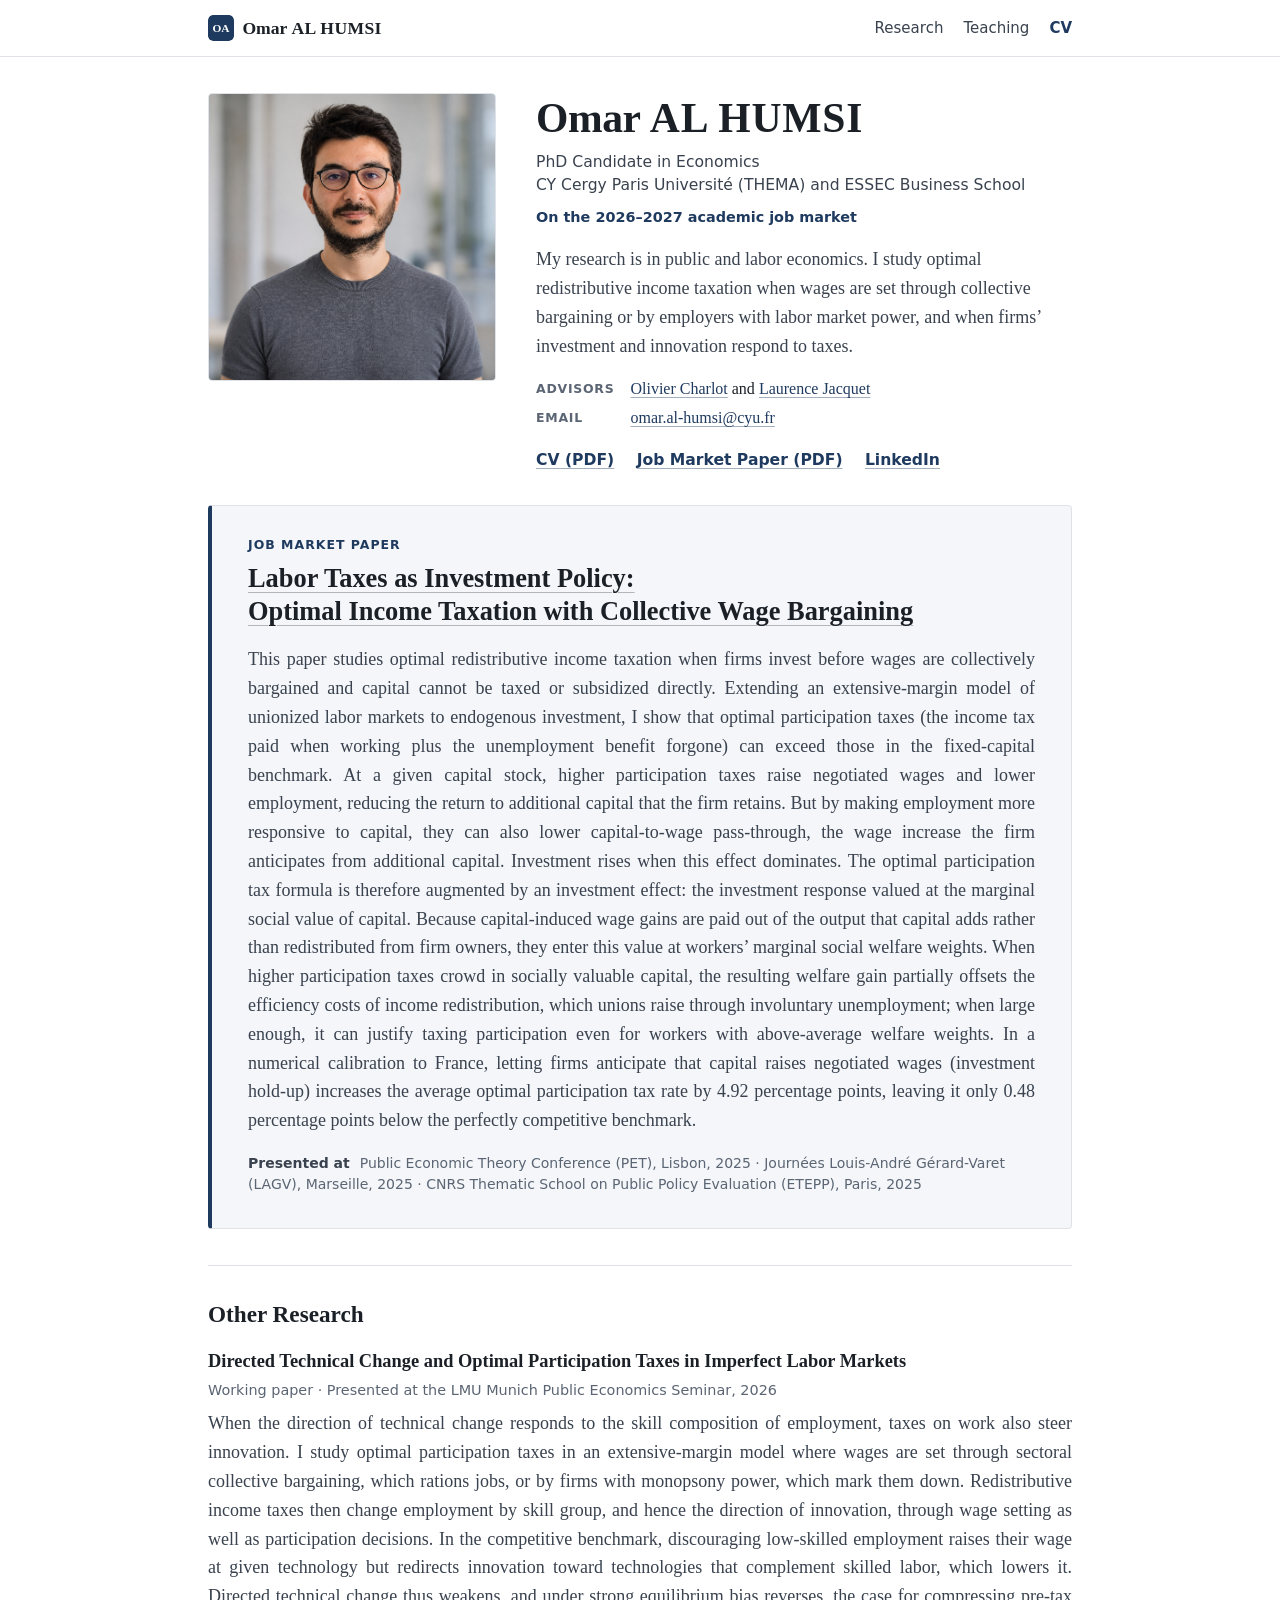
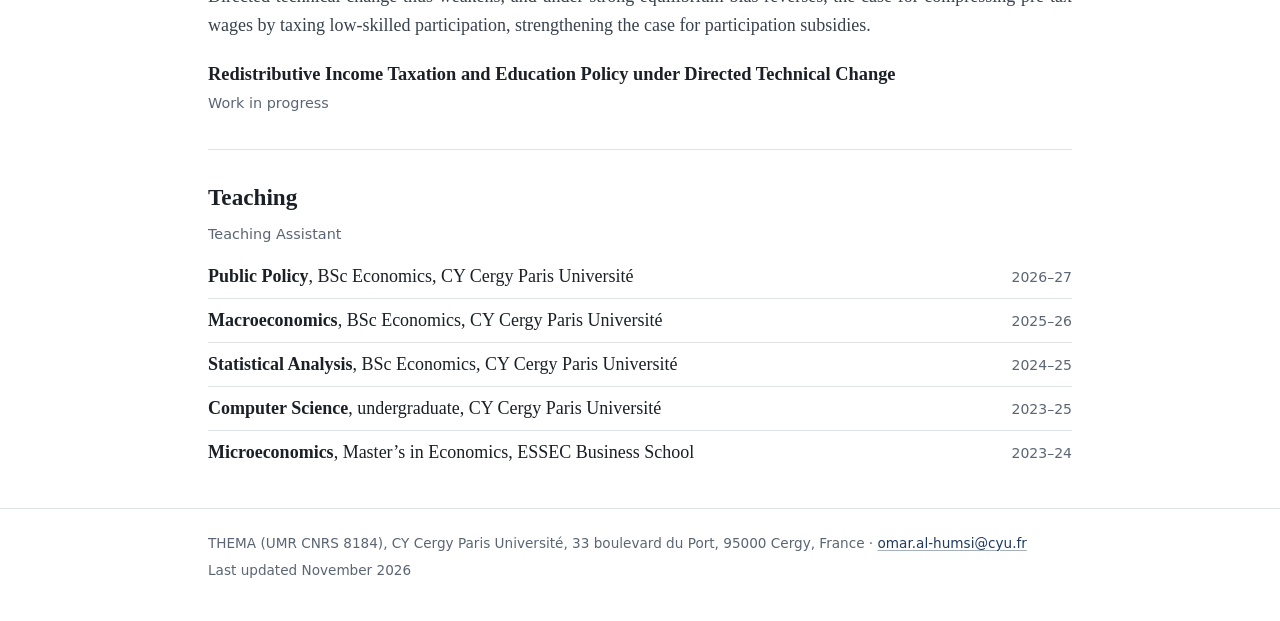
==== index.html @ 273e52be "Show the surname in capitals (Omar AL HUMSI) in the header and name heading The HTML keeps "Al Humsi" ====
<!DOCTYPE html>
<html lang="en">
<head>
  <meta charset="utf-8">
  <meta name="viewport" content="width=device-width, initial-scale=1">
  <title>Omar Al Humsi | PhD Candidate in Economics</title>
  <meta name="description" content="Omar Al Humsi is a PhD candidate in Economics at CY Cergy Paris Université (THEMA) and ESSEC Business School, working in public and labor economics. On the 2026–2027 academic job market.">
  <meta name="author" content="Omar Al Humsi">
  <meta name="color-scheme" content="light dark">
  <link rel="canonical" href="https://omar-al-humsi.github.io/">
  <link rel="icon" href="assets/img/favicon.svg" type="image/svg+xml">
  <link rel="stylesheet" href="assets/css/style.css">

  <!-- Link previews (email, Slack, LinkedIn, X) -->
  <meta property="og:type" content="profile">
  <meta property="og:title" content="Omar Al Humsi | PhD Candidate in Economics">
  <meta property="og:description" content="Public and labor economics. On the 2026–2027 academic job market.">
  <meta property="og:url" content="https://omar-al-humsi.github.io/">
  <meta property="og:image" content="https://omar-al-humsi.github.io/assets/img/headshot.jpg">
  <meta property="profile:first_name" content="Omar">
  <meta property="profile:last_name" content="Al Humsi">
  <meta name="twitter:card" content="summary">
</head>

<body>
<a class="skip-link" href="#main">Skip to content</a>

<header class="site-header" id="top">
  <div class="container site-header__inner">
    <a class="site-name" href="#top"><img class="site-name__icon" src="assets/img/favicon.svg" width="28" height="28" alt=""><span>Omar <span class="surname">Al Humsi</span></span></a>
    <nav class="site-nav" aria-label="Primary">
      <ul>
        <li><a href="#research">Research</a></li>
        <li><a href="#teaching">Teaching</a></li>
        <li><a class="site-nav__cv" href="files/AlHumsi_CV.pdf" type="application/pdf">CV</a></li>
      </ul>
    </nav>
  </div>
</header>

<main id="main" tabindex="-1">

  <!-- ============================================================
       1. IDENTITY: who, where, fields, committee, how to reach you
       ============================================================ -->
  <section class="container intro" aria-labelledby="name">
    <img class="intro__photo" src="assets/img/headshot.jpg" width="1254" height="1254"
         alt="Portrait of Omar Al Humsi">

    <div class="intro__head">
      <h1 id="name">Omar <span class="surname">Al Humsi</span></h1>
      <p class="intro__role">
        PhD Candidate in Economics<br>
        CY Cergy Paris Université (THEMA) and ESSEC Business School
      </p>
      <p class="intro__status">On the 2026–2027 academic job market</p>
    </div>

    <div class="intro__body">
      <p class="intro__bio">
        My research is in public and labor economics. I study optimal redistributive income
        taxation when wages are set through collective bargaining or by employers with labor
        market power, and when firms’ investment and innovation respond to taxes.
      </p>

      <dl class="facts">
        <!-- Fields are stated in the bio's first sentence. To list them here instead, restore:
        <dt>Fields</dt>
        <dd>Public Economics, Labor Economics</dd>
        -->
        <dt>Advisors</dt>
        <dd><a href="https://sites.google.com/site/ocharlot1/">Olivier Charlot</a> and
          <a href="https://sites.google.com/site/econlaurencejacquet/laurence-jacquet">Laurence Jacquet</a></dd>
        <!-- When all letter writers are confirmed, replace the "Advisors" row with:
        <dt>References</dt>
        <dd><a href="https://sites.google.com/site/ocharlot1/">Olivier Charlot</a> (advisor) · <a href="https://sites.google.com/site/econlaurencejacquet/laurence-jacquet">Laurence Jacquet</a> (advisor) · Name (Institution)</dd>
        -->
        <dt>Email</dt>
        <dd><a href="mailto:omar.al-humsi@cyu.fr">omar.al-humsi@cyu.fr</a></dd>
      </dl>

      <p class="quick-links">
        <a href="files/AlHumsi_CV.pdf" type="application/pdf">CV (PDF)</a>
        <a href="files/AlHumsi_JMP.pdf" type="application/pdf">Job Market Paper (PDF)</a>
        <a href="https://www.linkedin.com/in/omar-al-humsi-ab4485139/">LinkedIn</a>
      </p>
    </div>
  </section>

  <!-- ============================================================
       2. JOB MARKET PAPER
       ============================================================ -->
  <section class="container jmp" id="research" aria-labelledby="jmp-label">
    <div class="jmp__panel">
      <h2 class="label" id="jmp-label">Job Market Paper</h2>
      <h3 class="jmp__title">
        <a href="files/AlHumsi_JMP.pdf" type="application/pdf">Labor Taxes as Investment Policy:<br>
          Optimal Income Taxation with Collective Wage Bargaining</a>
      </h3>

      <div class="abstract">
        <p>
          This paper studies optimal redistributive income taxation when firms invest before wages
          are collectively bargained and capital cannot be taxed or subsidized directly. Extending
          an extensive-margin model of unionized labor markets to endogenous investment, I show
          that optimal participation taxes (the income tax paid when working plus the unemployment
          benefit forgone) can exceed those in the fixed-capital benchmark. At a given capital
          stock, higher participation taxes raise negotiated wages and lower employment, reducing
          the return to additional capital that the firm retains. But by making employment more
          responsive to capital, they can also lower capital-to-wage pass-through, the wage
          increase the firm anticipates from additional capital. Investment rises when this effect
          dominates. The optimal participation tax formula is therefore augmented by an investment
          effect: the investment response valued at the marginal social value of capital. Because
          capital-induced wage gains are paid out of the output that capital adds rather than
          redistributed from firm owners, they enter this value at workers&rsquo; marginal social
          welfare weights. When higher participation taxes crowd in socially valuable capital, the
          resulting welfare gain partially offsets the efficiency costs of income redistribution,
          which unions raise through involuntary unemployment; when large enough, it can justify
          taxing participation even for workers with above-average welfare weights. In a
          numerical calibration to France, letting firms anticipate that capital raises negotiated wages
          (investment hold-up) increases the average optimal participation tax rate by 4.92
          percentage points, leaving it only 0.48 percentage points below the perfectly
          competitive benchmark.
        </p>
      </div>

      <p class="presented">
        <span class="presented__label">Presented at</span>
        Public Economic Theory Conference (PET), Lisbon, 2025 ·
        Journées Louis-André Gérard-Varet (LAGV), Marseille, 2025 ·
        CNRS Thematic School on Public Policy Evaluation (ETEPP), Paris, 2025
      </p>
    </div>
  </section>

  <!-- ============================================================
       3. OTHER RESEARCH
       ============================================================ -->
  <section class="container section" id="papers" aria-labelledby="papers-title">
    <h2 class="section__title" id="papers-title">Other Research</h2>

    <article class="paper">
      <h3 class="paper__title">Directed Technical Change and Optimal Participation Taxes in Imperfect Labor Markets</h3>
      <p class="meta">Working paper · Presented at the LMU Munich Public Economics Seminar, 2026</p>
      <!-- When the draft is public: add <a href="files/AlHumsi_DTC.pdf">PDF</a> to the line above.
           Abstract revised Nov 20 2026 (same text as the CV). Results are stated for the competitive
           benchmark only; add one sentence on the bargaining/monopsony results once derived. -->
      <p class="paper__summary">
        When the direction of technical change responds to the skill composition of employment,
        taxes on work also steer innovation. I study optimal participation taxes in an
        extensive-margin model where wages are set through sectoral collective bargaining, which
        rations jobs, or by firms with monopsony power, which mark them down. Redistributive income
        taxes then change employment by skill group, and hence the direction of innovation, through
        wage setting as well as participation decisions. In the competitive benchmark, discouraging low-skilled
        employment raises their wage at given technology but redirects innovation toward
        technologies that complement skilled labor, which lowers it. Directed technical change
        thus weakens, and under strong equilibrium bias reverses, the case for compressing pre-tax
        wages by taxing low-skilled participation, strengthening the case for participation subsidies.
      </p>
    </article>

    <article class="paper">
      <h3 class="paper__title">Redistributive Income Taxation and Education Policy under Directed Technical Change</h3>
      <p class="meta">Work in progress</p>
      <!-- Add a one-sentence description here (<p class="paper__summary">…</p>) once the model is set up. -->
    </article>
  </section>

  <!-- ============================================================
       4. TEACHING (compact; full details are in the CV)
       ============================================================ -->
  <section class="container section" id="teaching" aria-labelledby="teaching-title">
    <h2 class="section__title" id="teaching-title">Teaching</h2>
    <p class="section__note">Teaching Assistant</p>
    <ul class="teach-list">
      <li><span><strong>Public Policy</strong>, BSc Economics, CY Cergy Paris Université</span><span class="when">2026–27</span></li>
      <li><span><strong>Macroeconomics</strong>, BSc Economics, CY Cergy Paris Université</span><span class="when">2025–26</span></li>
      <li><span><strong>Statistical Analysis</strong>, BSc Economics, CY Cergy Paris Université</span><span class="when">2024–25</span></li>
      <li><span><strong>Computer Science</strong>, undergraduate, CY Cergy Paris Université</span><span class="when">2023–25</span></li>
      <li><span><strong>Microeconomics</strong>, Master’s in Economics, ESSEC Business School</span><span class="when">2023–24</span></li>
    </ul>
  </section>

</main>

<footer class="site-footer">
  <div class="container site-footer__inner">
    <address>
      THEMA (UMR CNRS 8184), CY Cergy Paris Université, 33 boulevard du Port, 95000 Cergy, France ·
      <a href="mailto:omar.al-humsi@cyu.fr">omar.al-humsi@cyu.fr</a>
    </address>
    <p>Last updated November 2026</p>
  </div>
</footer>

</body>
</html>
---- assets/css/style.css ----
/* ==========================================================================
   Omar Al Humsi: academic website
   Plain HTML and CSS: no JavaScript, no web fonts, no frameworks.
   To restyle the site, edit the tokens in :root only.
   ========================================================================== */

/* ---------- 1. Design tokens ---------- */
:root {
  --bg: #ffffff;
  --bg-soft: #f4f6f9;
  --text: #1b2027;
  --text-soft: #39424e;
  --muted: #5b6573;
  --rule: #dfe3e8;
  --accent: #1f3a5f;          /* navy, same as the JMP slides */
  --accent-strong: #142a47;
  --on-accent: #ffffff;

  /* System fonts only: fast, private (no third-party requests), stable. */
  --font-text: Charter, "Bitstream Charter", "Sitka Text", Cambria, Georgia, serif;
  --font-ui: system-ui, -apple-system, "Segoe UI", Roboto, "Helvetica Neue", Arial, "Noto Sans", sans-serif;

  --container: 54rem;
  --gutter: 1.25rem;
  --radius: 4px;
}

@media (prefers-color-scheme: dark) {
  :root {
    --bg: #111418;
    --bg-soft: #181d23;
    --text: #e6e9ed;
    --text-soft: #c7ced6;
    --muted: #9ba6b2;
    --rule: #2b323b;
    --accent: #a8c7ef;
    --accent-strong: #cfe0f7;
    --on-accent: #0f1a2a;
  }
}

/* ---------- 2. Base ---------- */
*,
*::before,
*::after { box-sizing: border-box; }

html {
  -webkit-text-size-adjust: 100%;
  text-size-adjust: 100%;
}

body {
  margin: 0;
  background: var(--bg);
  color: var(--text);
  font-family: var(--font-text);
  font-size: 1.0625rem;          /* 17px on phones */
  line-height: 1.6;
}

@media (min-width: 48rem) {
  body { font-size: 1.125rem; }  /* 18px from tablets up */
}

img {
  display: block;
  max-width: 100%;
  height: auto;
}

h1, h2, h3, h4 {
  margin: 0;
  font-weight: 700;
  line-height: 1.25;
  text-wrap: balance;
}

p, ul, dl, address { margin: 0; }

a {
  color: var(--accent);
  text-decoration-line: underline;
  text-decoration-thickness: 1px;
  text-underline-offset: 0.18em;
  text-decoration-color: color-mix(in srgb, currentColor 40%, transparent);
}

a:hover {
  color: var(--accent-strong);
  text-decoration-color: currentColor;
}

:focus-visible {
  outline: 2px solid var(--accent);
  outline-offset: 2px;
  border-radius: 2px;
}

main:focus { outline: none; }

[id] { scroll-margin-top: 4.75rem; }

.container {
  width: min(100% - 2 * var(--gutter), var(--container));
  margin-inline: auto;
}

@media (min-width: 48rem) {
  :root { --gutter: 2rem; }
}

.skip-link {
  position: absolute;
  left: 0.75rem;
  top: -4rem;
  z-index: 20;
  padding: 0.5rem 0.85rem;
  background: var(--accent);
  color: var(--on-accent);
  font-family: var(--font-ui);
  font-size: 0.9rem;
  border-radius: var(--radius);
  text-decoration: none;
}

.skip-link:focus { top: 0.75rem; }

/* ---------- 3. Header and navigation ---------- */
.site-header {
  background: var(--bg);
  border-bottom: 1px solid var(--rule);
}

@media (min-width: 48rem) {
  .site-header {
    position: sticky;
    top: 0;
    z-index: 10;
  }
}

.site-header__inner {
  display: flex;
  flex-wrap: wrap;
  align-items: center;
  justify-content: space-between;
  gap: 0.35rem 1.5rem;
  padding-block: 0.8rem;
}

.site-name {
  display: inline-flex;
  align-items: center;
  gap: 0.55rem;
  color: var(--text);
  font-size: 1.1rem;
  font-weight: 700;
  text-decoration: none;
}

.site-name:hover { color: var(--accent); }

.site-name__icon {
  width: 1.6rem;
  height: 1.6rem;
  border-radius: 5px;
}

.site-nav ul {
  display: flex;
  flex-wrap: wrap;
  gap: 0.25rem 1rem;
  padding: 0;
  list-style: none;
  font-family: var(--font-ui);
  font-size: 0.9375rem;
}

@media (min-width: 48rem) {
  .site-nav ul { column-gap: 1.25rem; }
}

.site-nav a {
  display: inline-block;
  padding-block: 0.2rem;
  color: var(--text-soft);
  text-decoration: none;
}

.site-nav a:hover {
  color: var(--accent);
  text-decoration: underline;
}

.site-nav .site-nav__cv {
  color: var(--accent);
  font-weight: 600;
}

/* ---------- 4. Identity block ---------- */
.intro {
  display: grid;
  grid-template-columns: minmax(0, 1fr);
  gap: 1.25rem;
  align-items: start;
  padding-block: 1.75rem 2rem;
}

.intro__photo {
  grid-column: 1;
  grid-row: 1;
  width: min(100%, 16rem);
  aspect-ratio: 1 / 1;
  object-fit: cover;
  border: 1px solid var(--rule);
  border-radius: var(--radius);
  background: var(--bg-soft);
}

.intro__head {
  grid-column: 1;
  grid-row: 2;
}

.intro__body {
  grid-column: 1;
  grid-row: 3;
}

@media (min-width: 40rem) {
  .intro {
    grid-template-columns: clamp(14rem, 30vw, 18rem) minmax(0, 1fr);
    column-gap: 2.5rem;
    row-gap: 1rem;
    padding-block: 2.25rem 2rem;
  }

  .intro__photo {
    width: 100%;
    grid-row: 1 / span 2;
  }

  .intro__head {
    grid-column: 2;
    grid-row: 1;
  }

  .intro__body {
    grid-column: 2;
    grid-row: 2;
  }
}

.intro h1 {
  font-size: clamp(1.6rem, 1.1rem + 2.4vw, 2.6rem);
  letter-spacing: -0.01em;
}

/* Surname shown in capitals ("AL HUMSI"), as on the JMP title page. The HTML
   keeps "Al Humsi" so screen readers say the name instead of spelling it. */
.surname {
  text-transform: uppercase;
  letter-spacing: 0.02em;
}

.intro__role {
  margin-top: 0.4rem;
  color: var(--text-soft);
  font-family: var(--font-ui);
  font-size: 0.975rem;
  line-height: 1.45;
}

.intro__status {
  margin-top: 0.6rem;
  color: var(--accent);
  font-family: var(--font-ui);
  font-size: 0.9rem;
  font-weight: 600;
}

.intro__bio {
  max-width: 62ch;
  color: var(--text-soft);
}

.facts {
  display: grid;
  grid-template-columns: max-content minmax(0, 1fr);
  gap: 0.2rem 1rem;
  margin-top: 1rem;
  font-size: 1rem;
}

.facts dt {
  padding-top: 0.15rem;
  color: var(--muted);
  font-family: var(--font-ui);
  font-size: 0.78rem;
  font-weight: 600;
  letter-spacing: 0.06em;
  text-transform: uppercase;
}

.facts dd {
  margin: 0;
  overflow-wrap: anywhere;
}

.actions,
.paper-links {
  display: flex;
  flex-wrap: wrap;
  gap: 0.6rem;
}

.actions { margin-top: 1.25rem; }

@media (max-width: 39.99rem) {
  .actions .btn {
    flex: 1 1 13rem;
    text-align: center;
  }
}
.paper-links { margin-top: 1rem; }

.quick-links {
  display: flex;
  flex-wrap: wrap;
  gap: 0.35rem 1.4rem;
  margin-top: 1.1rem;
  font-family: var(--font-ui);
  font-size: 0.975rem;
  font-weight: 600;
}

/* ---------- 5. Buttons ---------- */
.btn {
  display: inline-block;
  padding: 0.6rem 1rem;
  border: 1px solid var(--accent);
  border-radius: var(--radius);
  font-family: var(--font-ui);
  font-size: 0.9375rem;
  font-weight: 600;
  line-height: 1.2;
  text-decoration: none;
}

.btn--primary {
  background: var(--accent);
  color: var(--on-accent);
}

.btn--primary:hover {
  background: var(--accent-strong);
  border-color: var(--accent-strong);
  color: var(--on-accent);
}

.btn--secondary {
  background: transparent;
  color: var(--accent);
}

.btn--secondary:hover { background: var(--bg-soft); }

.btn--small {
  padding: 0.4rem 0.8rem;
  font-size: 0.875rem;
}

/* ---------- 6. Job market paper ---------- */
.jmp { padding-bottom: 2.25rem; }

.jmp__panel {
  padding: 1.4rem 1.25rem 1.5rem;
  background: var(--bg-soft);
  border: 1px solid var(--rule);
  border-left: 4px solid var(--accent);
  border-radius: var(--radius);
}

@media (min-width: 40rem) {
  .jmp__panel { padding: 1.9rem 2.25rem 2rem; }
}

.label {
  margin-bottom: 0.6rem;
  color: var(--accent);
  font-family: var(--font-ui);
  font-size: 0.78rem;
  font-weight: 700;
  letter-spacing: 0.08em;
  text-transform: uppercase;
}

.jmp__title {
  font-size: clamp(1.3rem, 1.1rem + 1vw, 1.65rem);
  line-height: 1.25;
}

.jmp__title a {
  color: var(--text);
  text-decoration-line: underline;
  text-decoration-thickness: 1px;
  text-decoration-color: color-mix(in srgb, currentColor 30%, transparent);
  text-underline-offset: 0.2em;
}

.jmp__title a:hover {
  color: var(--accent);
  text-decoration: underline;
  text-decoration-thickness: 1px;
}

.meta {
  margin-top: 0.4rem;
  color: var(--muted);
  font-family: var(--font-ui);
  font-size: 0.9rem;
  line-height: 1.5;
}

.abstract {
  max-width: 68ch;
  margin-top: 1.1rem;
  color: var(--text-soft);
}

/* Tablets and laptops: the abstract fills the panel and is justified, so its
   right edge lines up with the "Presented at" line. Phones keep left-aligned
   text, because a ~38-character line leaves wide gaps when justified. */
@media (min-width: 40rem) {
  .abstract {
    max-width: none;
    text-align: justify;
    -webkit-hyphens: auto;   /* hyphenation uses <html lang="en"> */
    hyphens: auto;
    hyphenate-limit-chars: 6 3 3;
  }
}

.abstract p + p { margin-top: 0.75rem; }

.presented {
  margin-top: 1.1rem;
  color: var(--muted);
  font-family: var(--font-ui);
  font-size: 0.875rem;
  line-height: 1.55;
}

.presented__label {
  margin-right: 0.35rem;
  color: var(--text-soft);
  font-weight: 600;
}

/* ---------- 7. Sections ---------- */
.section {
  padding-block: 2.1rem;
  border-top: 1px solid var(--rule);
}

.section__title {
  margin-bottom: 1.25rem;
  font-size: 1.45rem;
}

.section__note {
  margin: -0.6rem 0 1rem;
  color: var(--muted);
  font-family: var(--font-ui);
  font-size: 0.9rem;
}

.subhead {
  margin: 2rem 0 0.8rem;
  color: var(--muted);
  font-family: var(--font-ui);
  font-size: 0.78rem;
  font-weight: 700;
  letter-spacing: 0.08em;
  text-transform: uppercase;
}

.section__title + .subhead { margin-top: 0; }

.section--plain { border-top: 0; }

.paper + .paper { margin-top: 1.4rem; }

.paper__title {
  font-size: 1.15rem;
  line-height: 1.35;
}

.paper__summary {
  max-width: 68ch;
  margin-top: 0.5rem;
  color: var(--text-soft);
}

/* Tablets and laptops: paper summaries are justified and fill the column, like
   the JMP abstract (at 68ch, justified lines leave wide word gaps). Phones keep
   left-aligned text. */
@media (min-width: 40rem) {
  .paper__summary {
    max-width: none;
    text-align: justify;
    -webkit-hyphens: auto;   /* hyphenation uses <html lang="en"> */
    hyphens: auto;
    hyphenate-limit-chars: 6 3 3;
  }
}

/* CV-style list: date column + content (presentations, teaching, education) */
.cv-list {
  padding: 0;
  list-style: none;
}

.cv-list > li {
  display: grid;
  grid-template-columns: minmax(0, 1fr);
  gap: 0.1rem;
  padding-block: 0.75rem;
  border-top: 1px solid var(--rule);
}

.cv-list > li:first-child {
  padding-top: 0;
  border-top: 0;
}

@media (min-width: 40rem) {
  .cv-list > li {
    grid-template-columns: 7.75rem minmax(0, 1fr);
    column-gap: 1.25rem;
  }
}

.cv-list__date {
  padding-top: 0.2rem;
  color: var(--muted);
  font-family: var(--font-ui);
  font-size: 0.875rem;
  font-variant-numeric: tabular-nums;
}

.cv-list__detail {
  display: block;
  color: var(--text-soft);
  font-size: 0.95em;
}

cite { font-style: italic; }

/* Teaching: one line per course, term on the right */
.teach-list {
  padding: 0;
  list-style: none;
}

.teach-list > li {
  display: flex;
  justify-content: space-between;
  align-items: baseline;
  gap: 0.25rem 1.25rem;
  padding-block: 0.45rem;
  border-top: 1px solid var(--rule);
}

.teach-list > li:first-child { border-top: 0; padding-top: 0; }

.teach-list .when {
  color: var(--muted);
  font-family: var(--font-ui);
  font-size: 0.875rem;
  font-variant-numeric: tabular-nums;
  white-space: nowrap;
}

@media (max-width: 39.99rem) {
  .teach-list > li { flex-direction: column; }
}

/* References */
.refs {
  display: grid;
  grid-template-columns: repeat(auto-fit, minmax(14rem, 1fr));
  gap: 1.25rem 2rem;
  padding: 0;
  list-style: none;
}

.refs > li {
  padding-top: 0.8rem;
  border-top: 2px solid var(--accent);
}

.ref__name { font-weight: 700; }

.ref__role {
  color: var(--text-soft);
  font-size: 0.95rem;
  line-height: 1.5;
}

.ref__email {
  margin-top: 0.3rem;
  font-size: 0.95rem;
  overflow-wrap: anywhere;
}

/* Contact */
.contact {
  display: grid;
  grid-template-columns: repeat(auto-fit, minmax(15rem, 1fr));
  gap: 1.25rem 2rem;
}

address { font-style: normal; }

.contact__links {
  padding: 0;
  list-style: none;
}

.contact__links li + li { margin-top: 0.3rem; }

/* ---------- 8. Footer ---------- */
.site-footer {
  padding-block: 1.5rem 2.5rem;
  border-top: 1px solid var(--rule);
  color: var(--muted);
  font-family: var(--font-ui);
  font-size: 0.85rem;
}

.site-footer__inner {
  display: grid;
  gap: 0.35rem;
}

.site-footer address { line-height: 1.55; }

/* ---------- 9. Print: a clean one-column handout ---------- */
@media print {
  :root {
    --bg: #ffffff;
    --bg-soft: #ffffff;
    --text: #000000;
    --text-soft: #000000;
    --muted: #333333;
    --rule: #bbbbbb;
    --accent: #000000;
  }

  body { font-size: 10.5pt; }

  .skip-link,
  .site-nav,
  .actions,
  .paper-links,
  .quick-links { display: none; }

  .site-header { position: static; }

  .intro { grid-template-columns: 2.6cm minmax(0, 1fr); padding-block: 0.4cm; }

  .jmp__panel {
    padding: 0;
    border: 0;
  }

  .section { padding-block: 0.5cm; }

  .paper,
  .cv-list > li,
  .refs > li { break-inside: avoid; }

  a,
  .jmp__title a { text-decoration: none; }

  h2, h3 { break-after: avoid; }
}
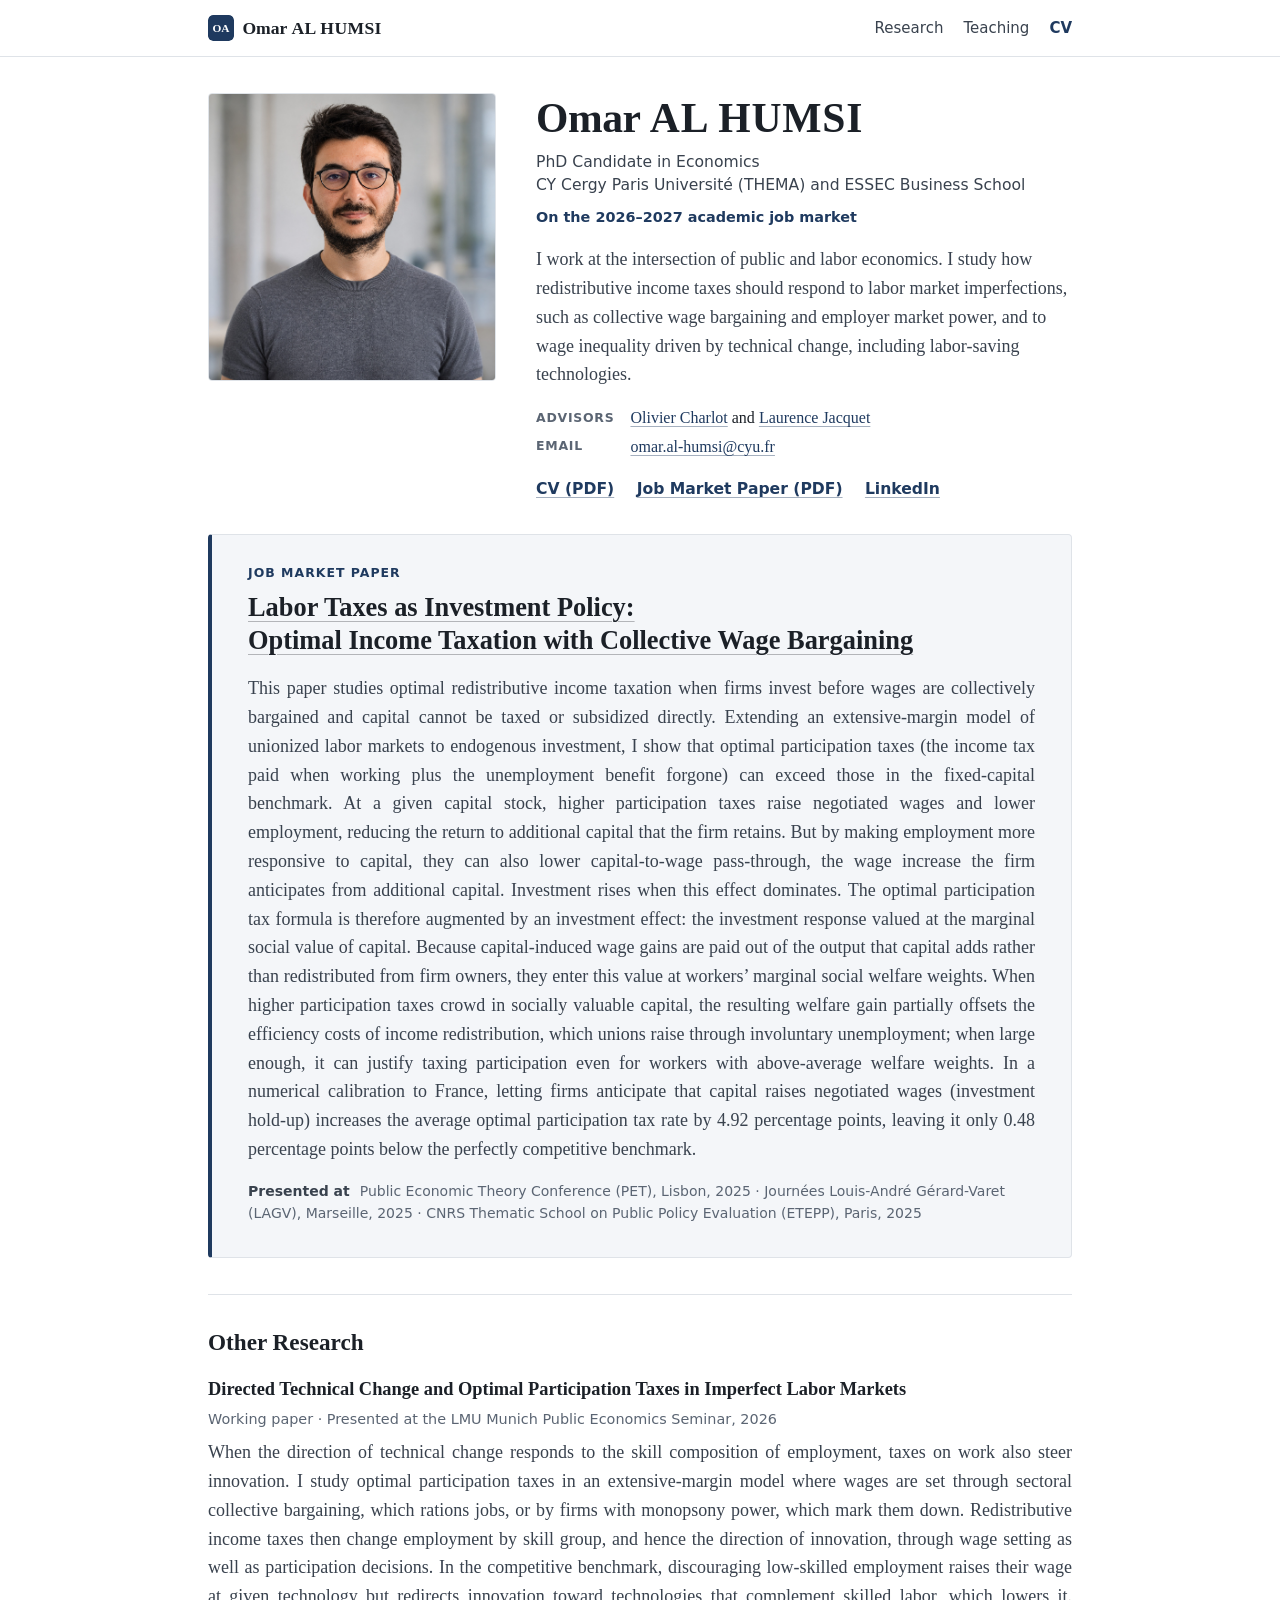
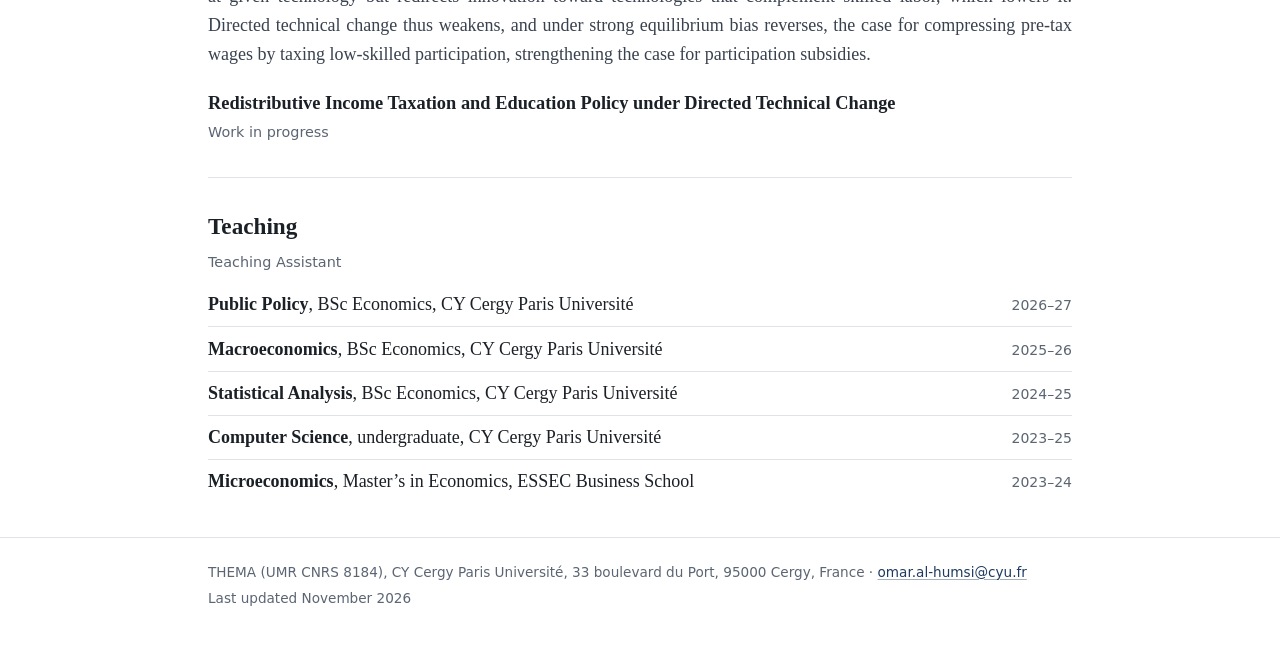
==== commit 5656a31d: "Revise the bio: the policy question behind the research "I work at the intersection of public and la" ====
--- a/index.html
+++ b/index.html
@@ -58,9 +58,10 @@
 
     <div class="intro__body">
       <p class="intro__bio">
-        My research is in public and labor economics. I study optimal redistributive income
-        taxation when wages are set through collective bargaining or by employers with labor
-        market power, and when firms’ investment and innovation respond to taxes.
+        I work at the intersection of public and labor economics. I study how redistributive
+        income taxes should respond to labor market imperfections, such as collective wage
+        bargaining and employer market power, and to wage inequality driven by technical change,
+        including labor-saving technologies.
       </p>
 
       <dl class="facts">
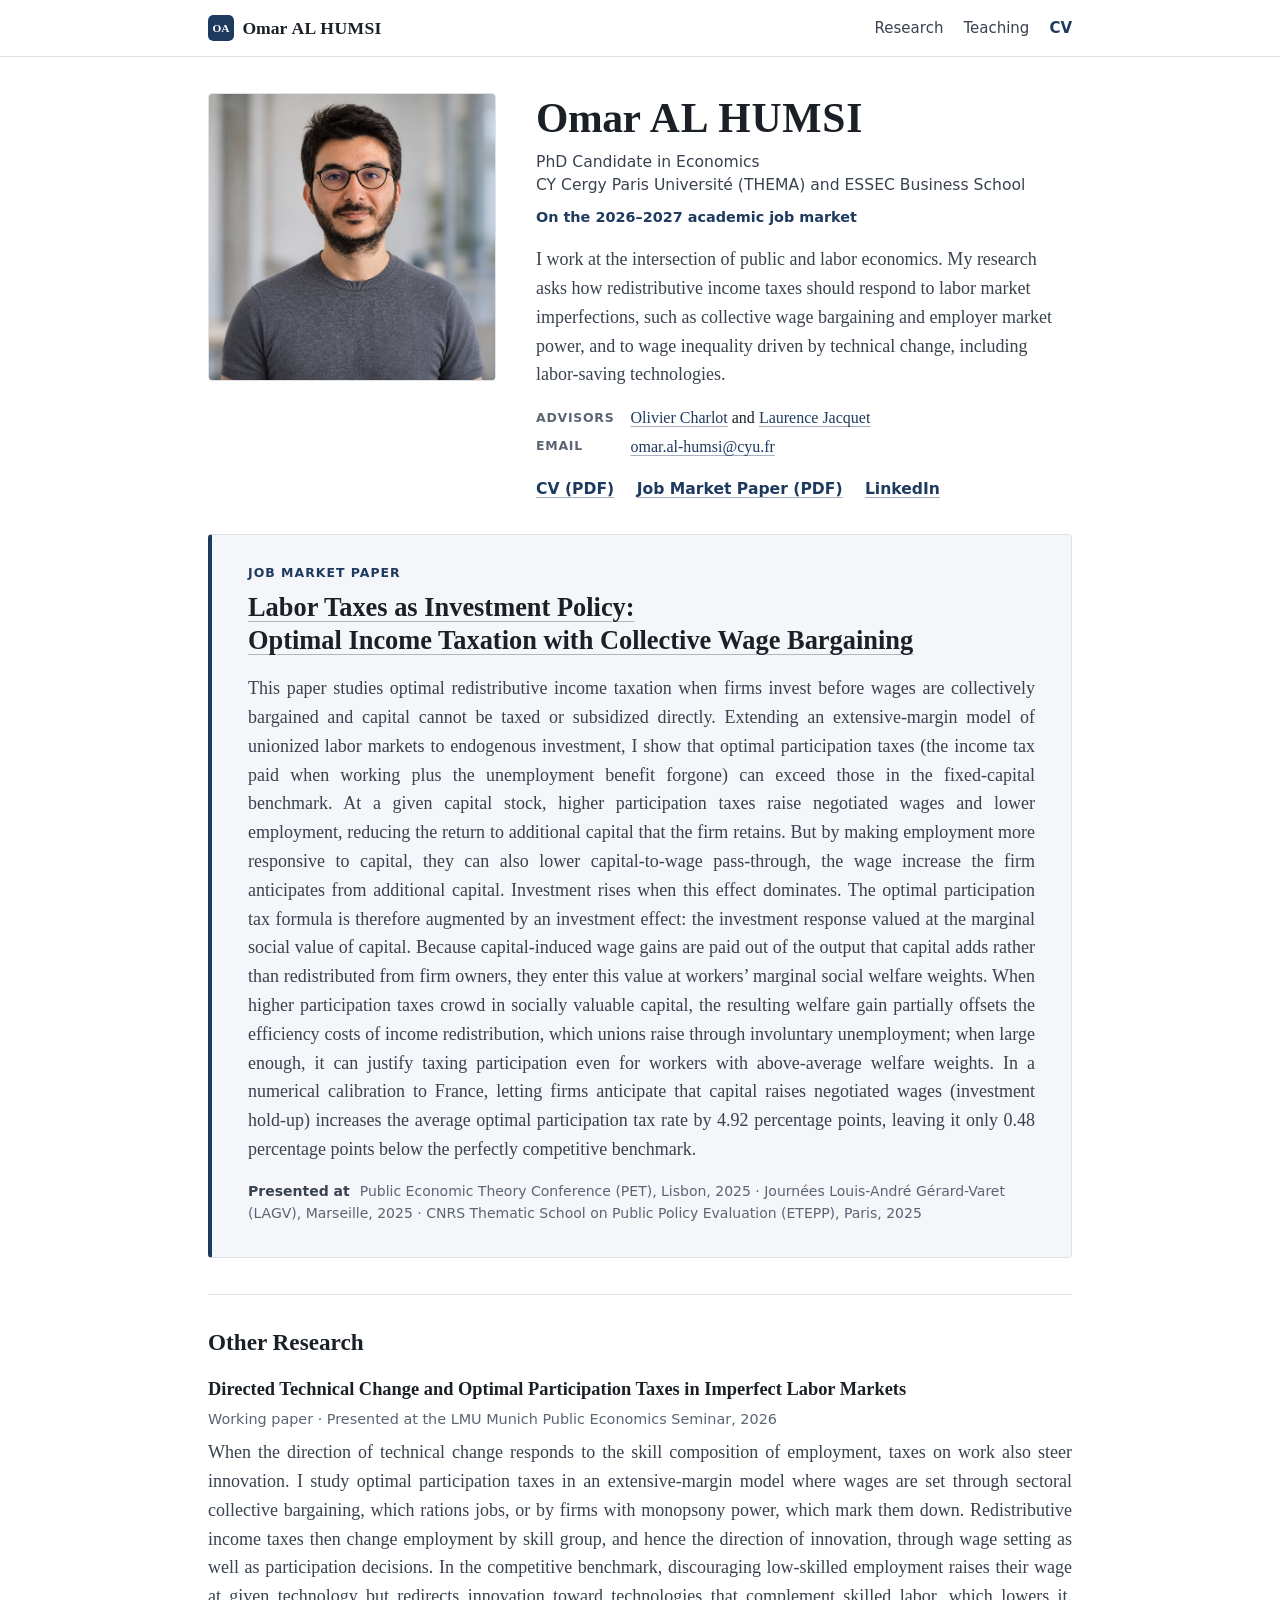
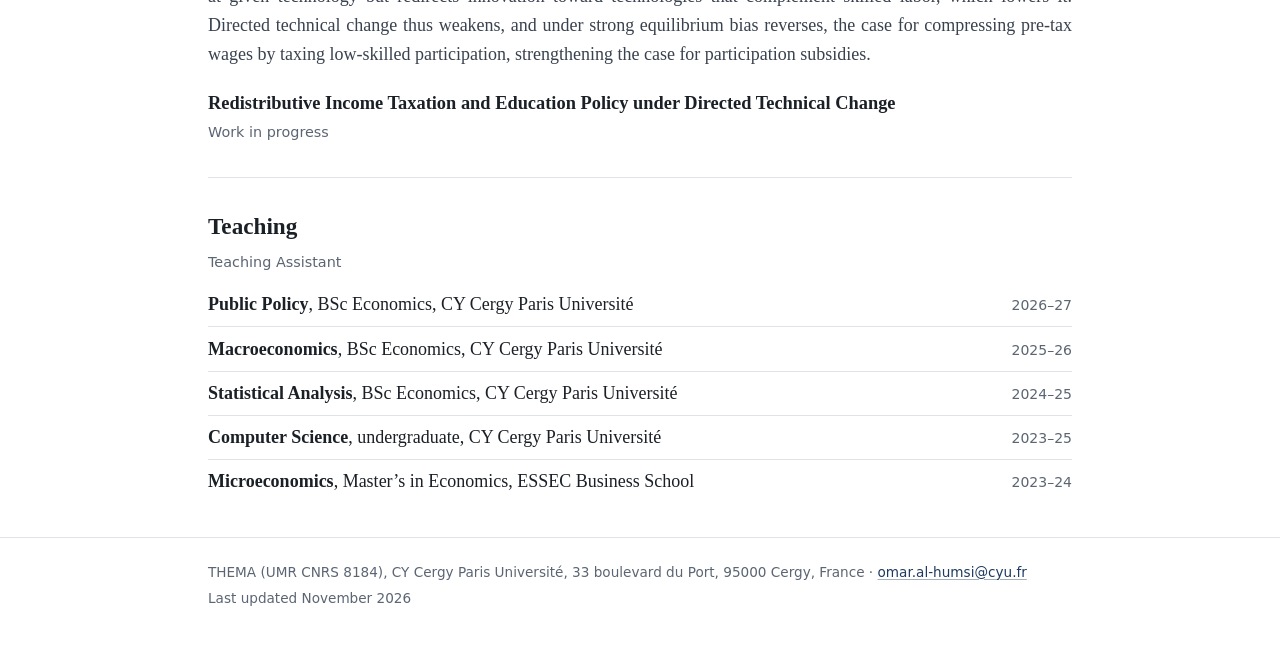
==== commit 30c54b75: "Bio: "My research asks how"; CV: new dissertation title - Bio now reads "My research asks how redist" ====
--- a/index.html
+++ b/index.html
@@ -58,8 +58,8 @@
 
     <div class="intro__body">
       <p class="intro__bio">
-        I work at the intersection of public and labor economics. I study how redistributive
-        income taxes should respond to labor market imperfections, such as collective wage
+        I work at the intersection of public and labor economics. My research asks how
+        redistributive income taxes should respond to labor market imperfections, such as collective wage
         bargaining and employer market power, and to wage inequality driven by technical change,
         including labor-saving technologies.
       </p>
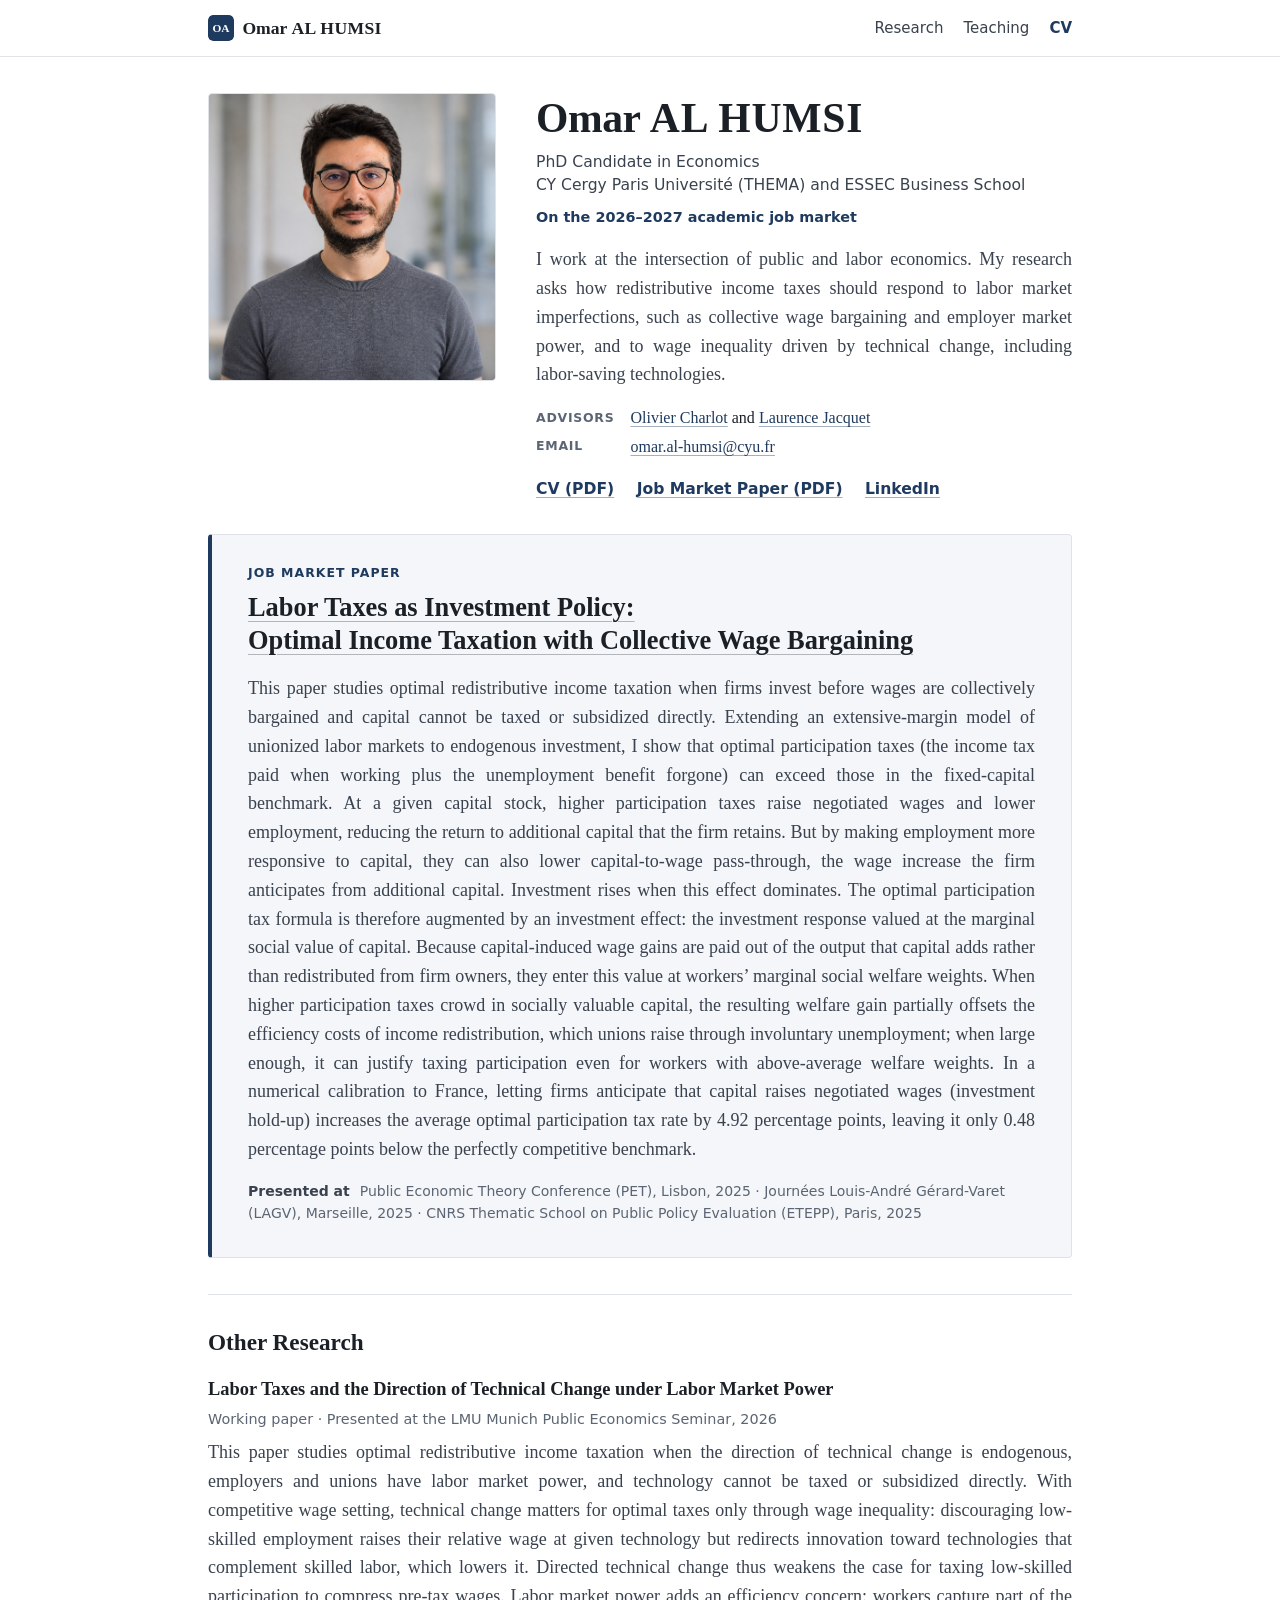
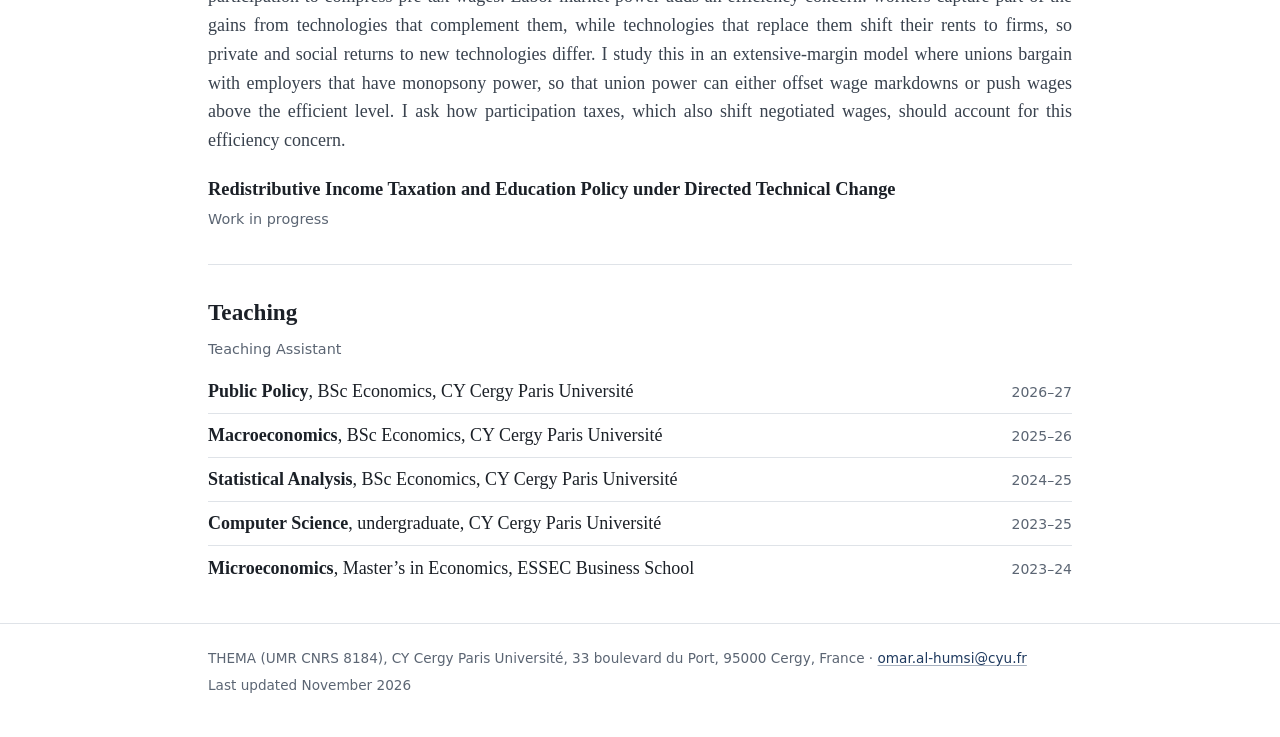
==== commit b219be3f: "Paper 2: new title and abstract (labor market power) on site and CV Retitle the second paper "Labor " ====
--- a/index.html
+++ b/index.html
@@ -141,22 +141,25 @@
     <h2 class="section__title" id="papers-title">Other Research</h2>
 
     <article class="paper">
-      <h3 class="paper__title">Directed Technical Change and Optimal Participation Taxes in Imperfect Labor Markets</h3>
+      <h3 class="paper__title">Labor Taxes and the Direction of Technical Change under Labor Market Power</h3>
       <p class="meta">Working paper · Presented at the LMU Munich Public Economics Seminar, 2026</p>
       <!-- When the draft is public: add <a href="files/AlHumsi_DTC.pdf">PDF</a> to the line above.
-           Abstract revised Nov 20 2026 (same text as the CV). Results are stated for the competitive
-           benchmark only; add one sentence on the bargaining/monopsony results once derived. -->
+           Abstract revised Nov 20 2026 (same text as the CV). Only the competitive result is stated;
+           add one sentence on the labor-market-power results once they are derived. -->
       <p class="paper__summary">
-        When the direction of technical change responds to the skill composition of employment,
-        taxes on work also steer innovation. I study optimal participation taxes in an
-        extensive-margin model where wages are set through sectoral collective bargaining, which
-        rations jobs, or by firms with monopsony power, which mark them down. Redistributive income
-        taxes then change employment by skill group, and hence the direction of innovation, through
-        wage setting as well as participation decisions. In the competitive benchmark, discouraging low-skilled
-        employment raises their wage at given technology but redirects innovation toward
-        technologies that complement skilled labor, which lowers it. Directed technical change
-        thus weakens, and under strong equilibrium bias reverses, the case for compressing pre-tax
-        wages by taxing low-skilled participation, strengthening the case for participation subsidies.
+        This paper studies optimal redistributive income taxation when the direction of technical
+        change is endogenous, employers and unions have labor market power, and technology cannot be
+        taxed or subsidized directly. With competitive wage setting, technical change matters for
+        optimal taxes only through wage inequality: discouraging low-skilled employment raises their
+        relative wage at given technology but redirects innovation toward technologies that complement
+        skilled labor, which lowers it. Directed technical change thus weakens the case for taxing
+        low-skilled participation to compress pre-tax wages. Labor market power adds an efficiency
+        concern: workers capture part of the gains from technologies that complement them, while
+        technologies that replace them shift their rents to firms, so private and social returns to
+        new technologies differ. I study this in an extensive-margin model where unions bargain with
+        employers that have monopsony power, so that union power can either offset wage markdowns or
+        push wages above the efficient level. I ask how participation taxes, which also shift
+        negotiated wages, should account for this efficiency concern.
       </p>
     </article>
 
--- a/assets/css/style.css
+++ b/assets/css/style.css
@@ -284,6 +284,17 @@
   color: var(--text-soft);
 }
 
+/* Tablets and laptops: the bio is justified, like the abstracts. Phones keep
+   left-aligned text. */
+@media (min-width: 40rem) {
+  .intro__bio {
+    text-align: justify;
+    -webkit-hyphens: auto;   /* hyphenation uses <html lang="en"> */
+    hyphens: auto;
+    hyphenate-limit-chars: 6 3 3;
+  }
+}
+
 .facts {
   display: grid;
   grid-template-columns: max-content minmax(0, 1fr);
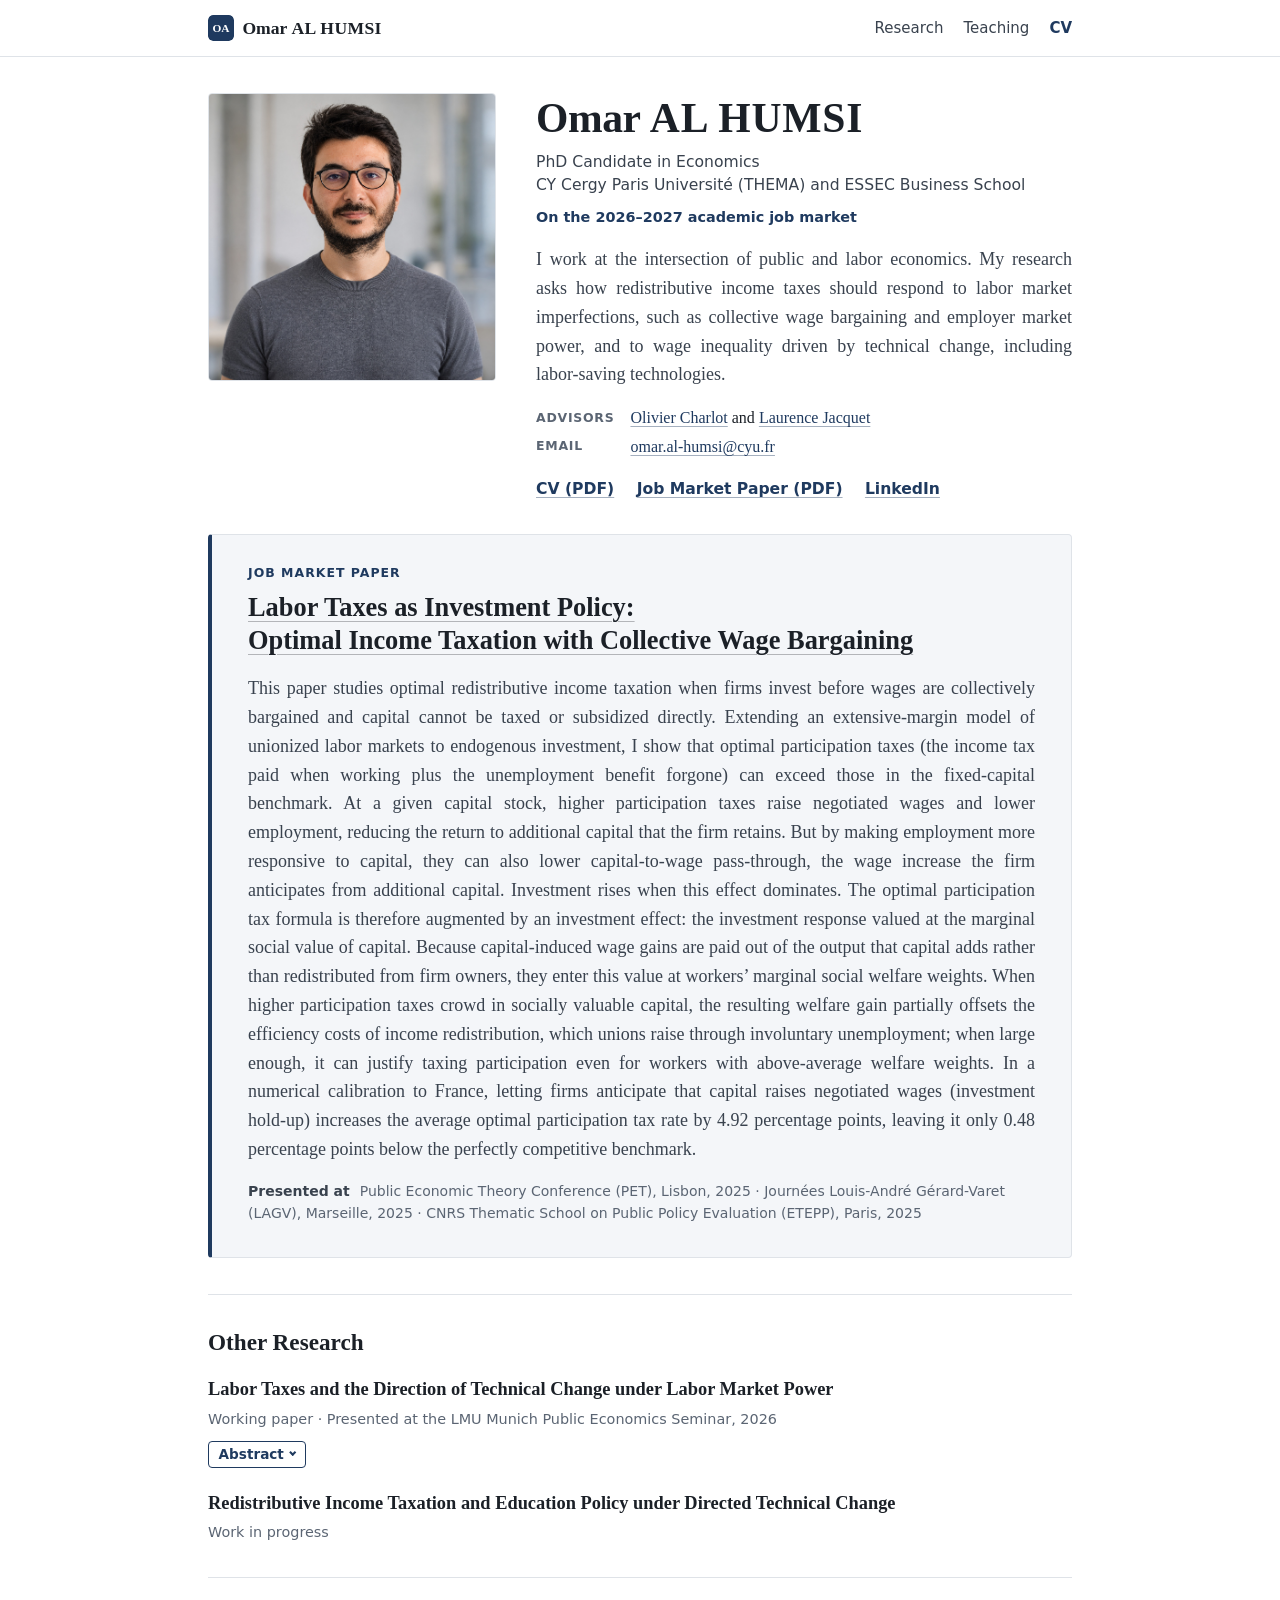
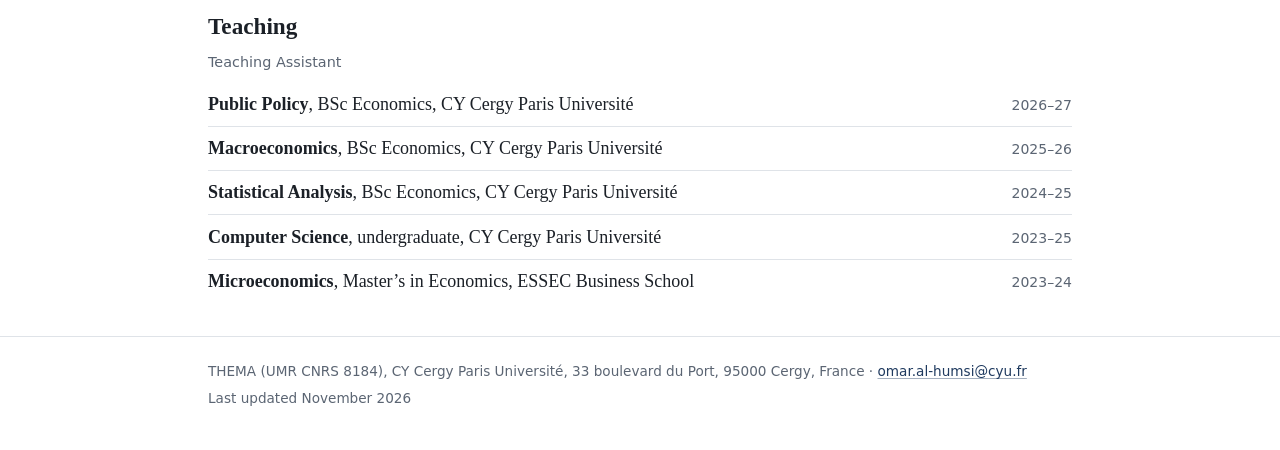
==== commit 239851b0: "Other Research: collapse the paper-2 abstract behind an "Abstract" toggle Native <details>/<summary>" ====
--- a/index.html
+++ b/index.html
@@ -146,21 +146,24 @@
       <!-- When the draft is public: add <a href="files/AlHumsi_DTC.pdf">PDF</a> to the line above.
            Abstract revised Nov 20 2026 (same text as the CV). Only the competitive result is stated;
            add one sentence on the labor-market-power results once they are derived. -->
-      <p class="paper__summary">
-        This paper studies optimal redistributive income taxation when the direction of technical
-        change is endogenous, employers and unions have labor market power, and technology cannot be
-        taxed or subsidized directly. With competitive wage setting, technical change matters for
-        optimal taxes only through wage inequality: discouraging low-skilled employment raises their
-        relative wage at given technology but redirects innovation toward technologies that complement
-        skilled labor, which lowers it. Directed technical change thus weakens the case for taxing
-        low-skilled participation to compress pre-tax wages. Labor market power adds an efficiency
-        concern: workers capture part of the gains from technologies that complement them, while
-        technologies that replace them shift their rents to firms, so private and social returns to
-        new technologies differ. I study this in an extensive-margin model where unions bargain with
-        employers that have monopsony power, so that union power can either offset wage markdowns or
-        push wages above the efficient level. I ask how participation taxes, which also shift
-        negotiated wages, should account for this efficiency concern.
-      </p>
+      <details class="abs">
+        <summary>Abstract</summary>
+        <p class="paper__summary">
+          This paper studies optimal redistributive income taxation when the direction of technical
+          change is endogenous, employers and unions have labor market power, and technology cannot be
+          taxed or subsidized directly. With competitive wage setting, technical change matters for
+          optimal taxes only through wage inequality: discouraging low-skilled employment raises their
+          relative wage at given technology but redirects innovation toward technologies that complement
+          skilled labor, which lowers it. Directed technical change thus weakens the case for taxing
+          low-skilled participation to compress pre-tax wages. Labor market power adds an efficiency
+          concern: workers capture part of the gains from technologies that complement them, while
+          technologies that replace them shift their rents to firms, so private and social returns to
+          new technologies differ. I study this in an extensive-margin model where unions bargain with
+          employers that have monopsony power, so that union power can either offset wage markdowns or
+          push wages above the efficient level. I ask how participation taxes, which also shift
+          negotiated wages, should account for this efficiency concern.
+        </p>
+      </details>
     </article>
 
     <article class="paper">
--- a/assets/css/style.css
+++ b/assets/css/style.css
@@ -697,3 +697,49 @@
 
   h2, h3 { break-after: avoid; }
 }
+
+
+/* ---------- Collapsible abstracts (other papers) ----------
+   Native <details>/<summary>: no JavaScript, keyboard- and screen-reader
+   accessible, and the text stays in the page for search engines. */
+.abs { margin-top: 0.55rem; }
+
+.abs > summary {
+  display: inline-flex;
+  align-items: center;
+  gap: 0.4rem;
+  padding: 0.2rem 0.6rem;
+  border: 1px solid var(--accent);
+  border-radius: var(--radius);
+  color: var(--accent);
+  font-family: var(--font-ui);
+  font-size: 0.85rem;
+  font-weight: 600;
+  line-height: 1.4;
+  cursor: pointer;
+  list-style: none;
+  user-select: none;
+}
+
+.abs > summary::-webkit-details-marker { display: none; }
+
+.abs > summary::after {            /* chevron: down when closed, up when open */
+  content: "";
+  width: 0.4em;
+  height: 0.4em;
+  margin-top: -0.2em;
+  border-right: 2px solid currentColor;
+  border-bottom: 2px solid currentColor;
+  transform: rotate(45deg);
+  transition: transform 0.15s ease;
+}
+
+.abs[open] > summary::after { margin-top: 0.2em; transform: rotate(-135deg); }
+.abs > summary:hover { background: var(--bg-soft); }
+.abs > summary:focus-visible { outline: 2px solid var(--accent); outline-offset: 2px; }
+.abs > .paper__summary { margin-top: 0.7rem; }
+
+@media print {                      /* print the abstract, not the toggle */
+  .abs > summary { display: none; }
+  .abs::details-content { content-visibility: visible; }
+}
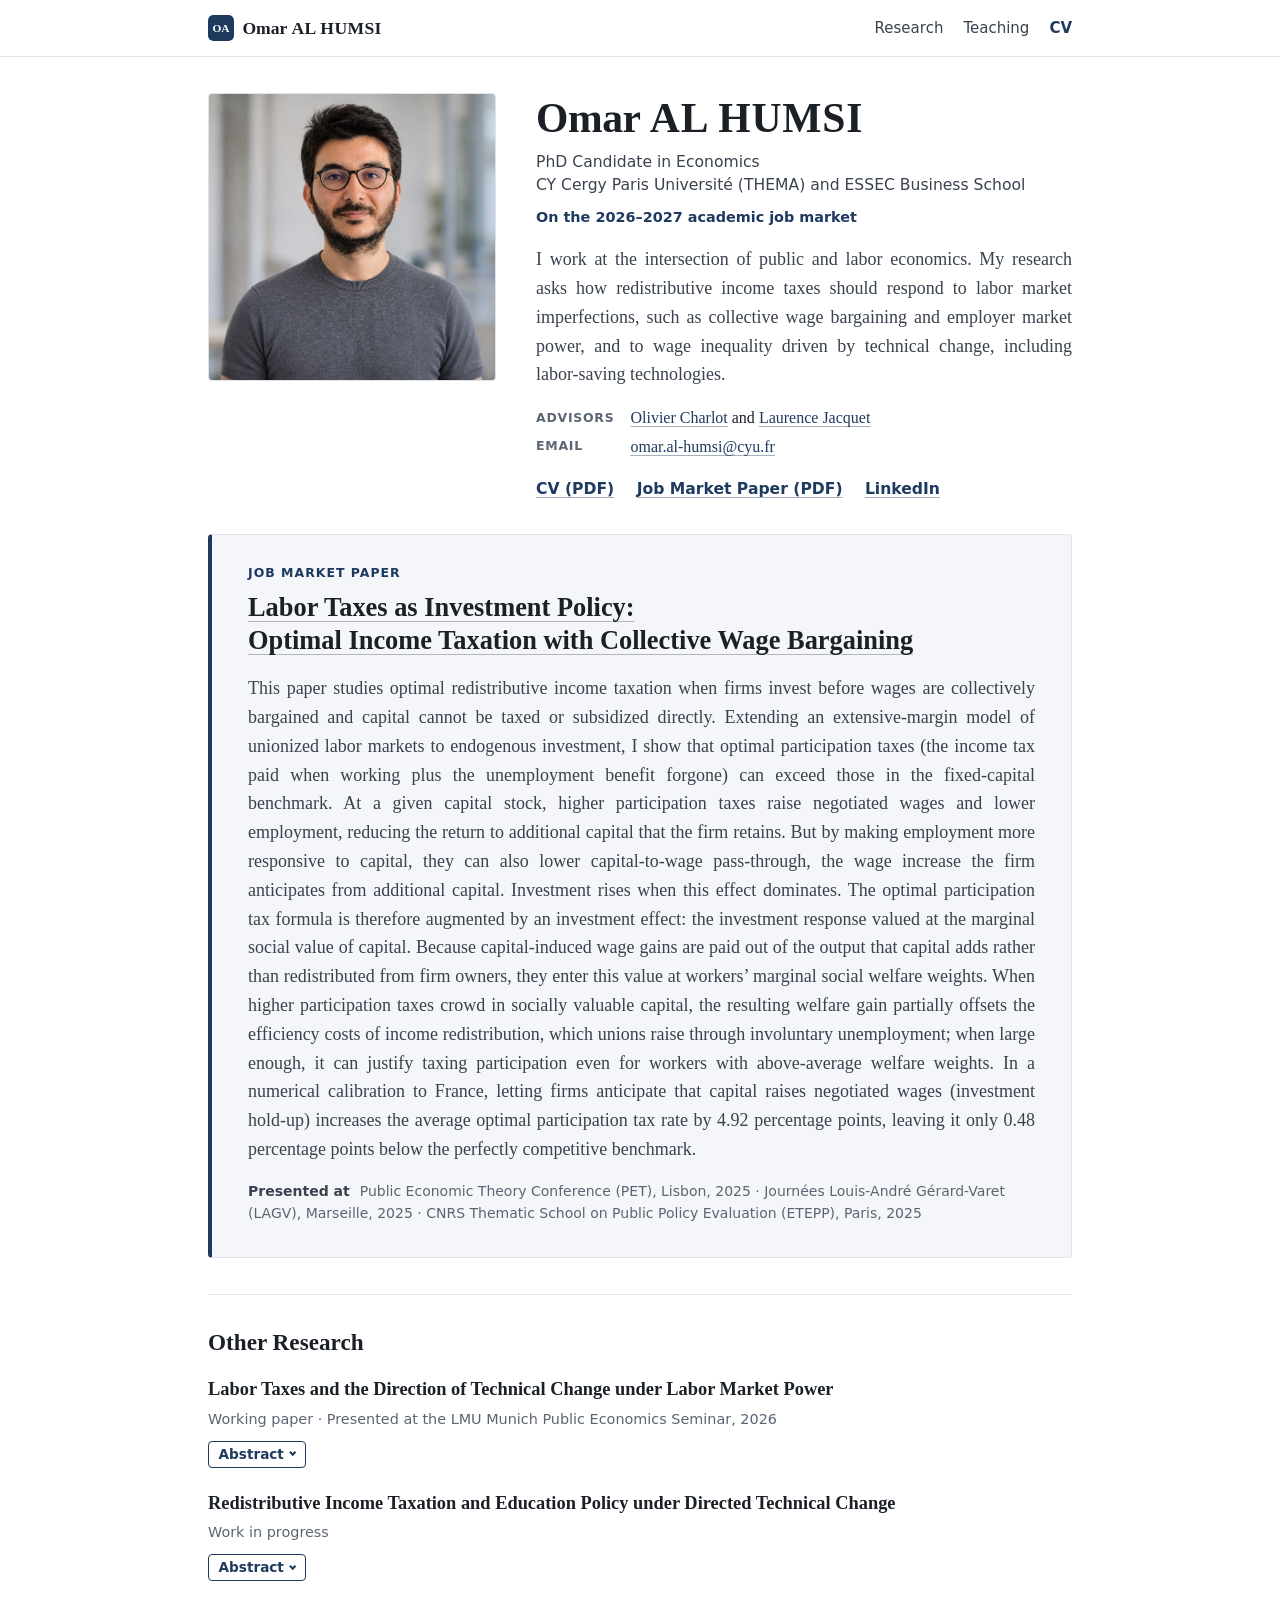
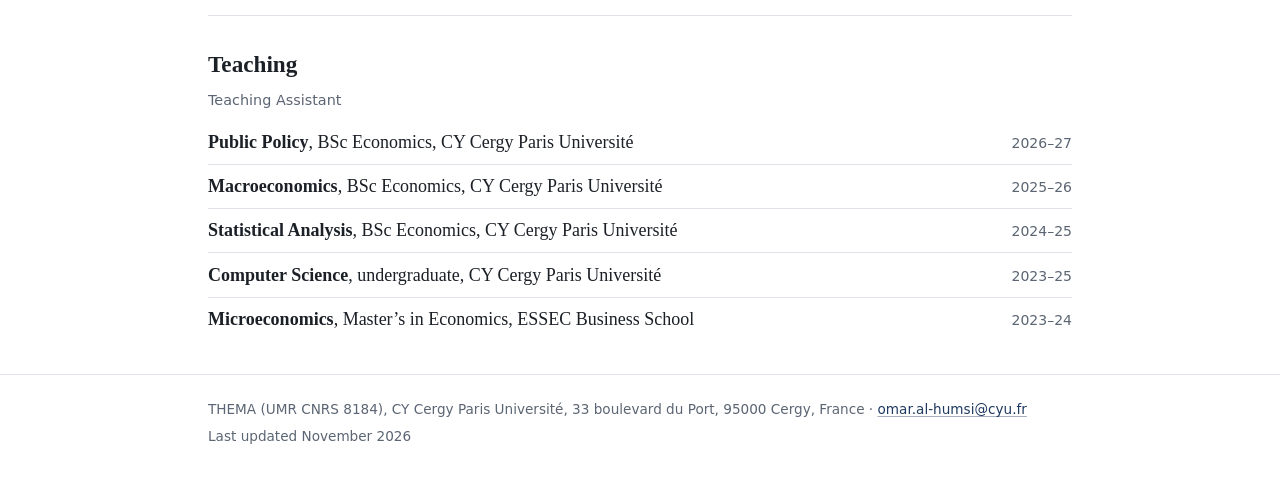
==== commit 3ab5d0aa: "Third project: add the "Abstract" toggle with a placeholder Same <details class="abs"> as paper 2; i" ====
--- a/index.html
+++ b/index.html
@@ -169,7 +169,11 @@
     <article class="paper">
       <h3 class="paper__title">Redistributive Income Taxation and Education Policy under Directed Technical Change</h3>
       <p class="meta">Work in progress</p>
-      <!-- Add a one-sentence description here (<p class="paper__summary">…</p>) once the model is set up. -->
+      <!-- Placeholder until the model is set up: replace "Abstract forthcoming." with the abstract. -->
+      <details class="abs">
+        <summary>Abstract</summary>
+        <p class="paper__summary">Abstract forthcoming.</p>
+      </details>
     </article>
   </section>
 
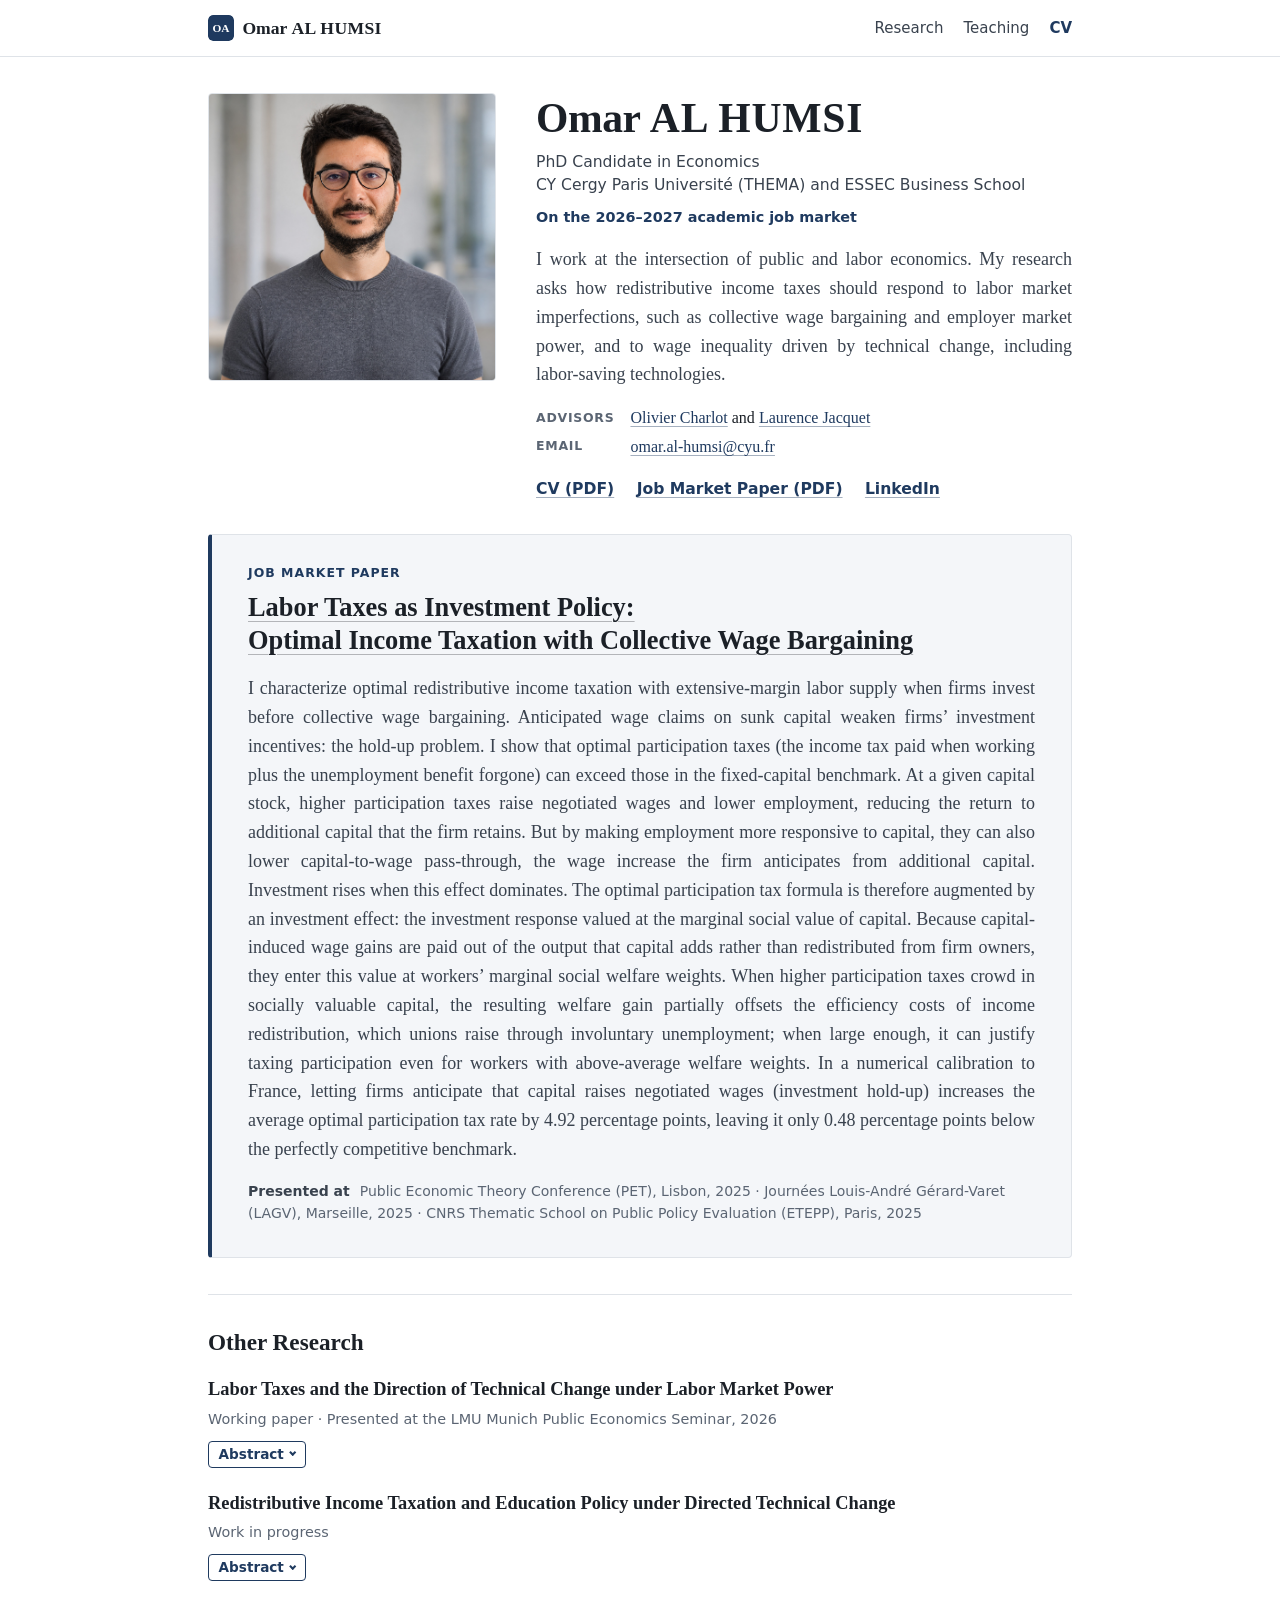
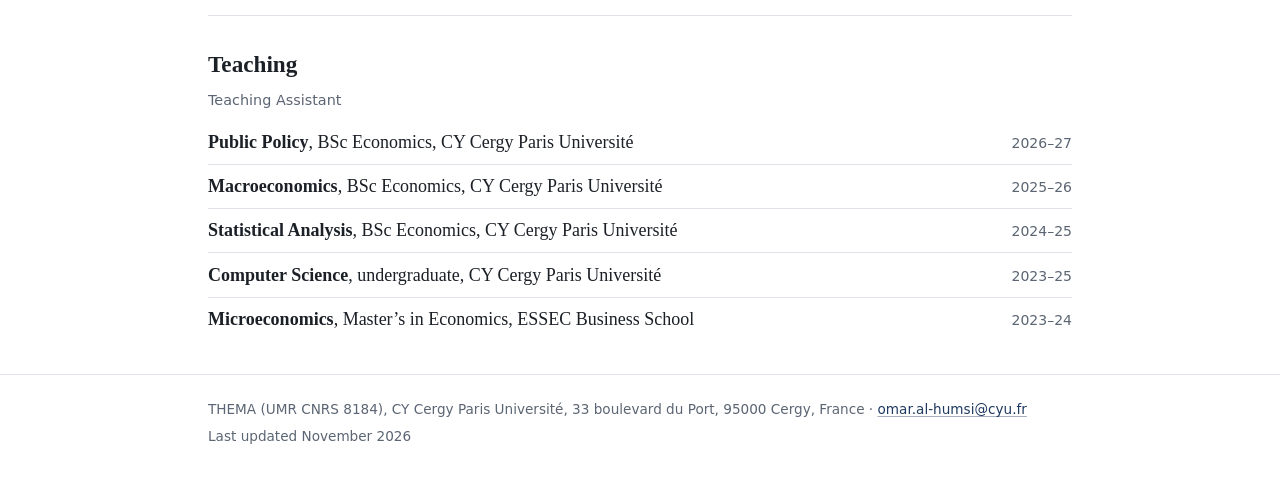
==== commit 72334508: "JMP: 25 Nov draft and new abstract; CV with updated fields files/AlHumsi_JMP.pdf is now "AL HUMSI_JM" ====
--- a/index.html
+++ b/index.html
@@ -101,27 +101,29 @@
 
       <div class="abstract">
         <p>
-          This paper studies optimal redistributive income taxation when firms invest before wages
-          are collectively bargained and capital cannot be taxed or subsidized directly. Extending
-          an extensive-margin model of unionized labor markets to endogenous investment, I show
-          that optimal participation taxes (the income tax paid when working plus the unemployment
-          benefit forgone) can exceed those in the fixed-capital benchmark. At a given capital
-          stock, higher participation taxes raise negotiated wages and lower employment, reducing
-          the return to additional capital that the firm retains. But by making employment more
-          responsive to capital, they can also lower capital-to-wage pass-through, the wage
-          increase the firm anticipates from additional capital. Investment rises when this effect
-          dominates. The optimal participation tax formula is therefore augmented by an investment
-          effect: the investment response valued at the marginal social value of capital. Because
-          capital-induced wage gains are paid out of the output that capital adds rather than
-          redistributed from firm owners, they enter this value at workers&rsquo; marginal social
-          welfare weights. When higher participation taxes crowd in socially valuable capital, the
-          resulting welfare gain partially offsets the efficiency costs of income redistribution,
-          which unions raise through involuntary unemployment; when large enough, it can justify
-          taxing participation even for workers with above-average welfare weights. In a
-          numerical calibration to France, letting firms anticipate that capital raises negotiated wages
-          (investment hold-up) increases the average optimal participation tax rate by 4.92
-          percentage points, leaving it only 0.48 percentage points below the perfectly
-          competitive benchmark.
+          I characterize optimal redistributive income taxation with extensive-margin
+          labor supply when firms invest before collective wage bargaining. Anticipated
+          wage claims on sunk capital weaken firms&rsquo; investment incentives: the
+          hold-up problem. I show that optimal participation taxes (the income tax paid
+          when working plus the unemployment benefit forgone) can exceed those in the
+          fixed-capital benchmark. At a given capital stock, higher participation taxes
+          raise negotiated wages and lower employment, reducing the return to additional
+          capital that the firm retains. But by making employment more responsive to
+          capital, they can also lower capital-to-wage pass-through, the wage increase
+          the firm anticipates from additional capital. Investment rises when this
+          effect dominates. The optimal participation tax formula is therefore augmented
+          by an investment effect: the investment response valued at the marginal social
+          value of capital. Because capital-induced wage gains are paid out of the
+          output that capital adds rather than redistributed from firm owners, they
+          enter this value at workers&rsquo; marginal social welfare weights. When
+          higher participation taxes crowd in socially valuable capital, the resulting
+          welfare gain partially offsets the efficiency costs of income redistribution,
+          which unions raise through involuntary unemployment; when large enough, it can
+          justify taxing participation even for workers with above-average welfare
+          weights. In a numerical calibration to France, letting firms anticipate that
+          capital raises negotiated wages (investment hold-up) increases the average
+          optimal participation tax rate by 4.92 percentage points, leaving it only 0.48
+          percentage points below the perfectly competitive benchmark.
         </p>
       </div>
 
@@ -144,24 +146,32 @@
       <h3 class="paper__title">Labor Taxes and the Direction of Technical Change under Labor Market Power</h3>
       <p class="meta">Working paper · Presented at the LMU Munich Public Economics Seminar, 2026</p>
       <!-- When the draft is public: add <a href="files/AlHumsi_DTC.pdf">PDF</a> to the line above.
-           Abstract revised Nov 20 2026 (same text as the CV). Only the competitive result is stated;
+           Abstract revised Nov 23 2026 (same text as the CV). Only the competitive result is stated;
            add one sentence on the labor-market-power results once they are derived. -->
       <details class="abs">
         <summary>Abstract</summary>
         <p class="paper__summary">
-          This paper studies optimal redistributive income taxation when the direction of technical
-          change is endogenous, employers and unions have labor market power, and technology cannot be
-          taxed or subsidized directly. With competitive wage setting, technical change matters for
-          optimal taxes only through wage inequality: discouraging low-skilled employment raises their
-          relative wage at given technology but redirects innovation toward technologies that complement
-          skilled labor, which lowers it. Directed technical change thus weakens the case for taxing
-          low-skilled participation to compress pre-tax wages. Labor market power adds an efficiency
-          concern: workers capture part of the gains from technologies that complement them, while
-          technologies that replace them shift their rents to firms, so private and social returns to
-          new technologies differ. I study this in an extensive-margin model where unions bargain with
-          employers that have monopsony power, so that union power can either offset wage markdowns or
-          push wages above the efficient level. I ask how participation taxes, which also shift
-          negotiated wages, should account for this efficiency concern.
+          This paper studies optimal redistributive income taxation when the direction of
+          technical change is endogenous, unions and employers have labor market power, and
+          the government cannot tax or subsidize different technologies at different rates.
+          With competitive wage setting, the direction of technical change is efficient given
+          employment, so it matters for optimal taxes only through wage inequality.
+          Discouraging low-skilled participation raises the relative wage of low-skilled
+          workers at given technology, but it also shifts innovation toward technologies
+          relatively more complementary to skilled labor, which pushes that relative wage back
+          down. Directed technical change thus weakens the case for taxing low-skilled
+          participation to compress pre-tax wages. Labor market power adds an efficiency
+          concern about technology itself: private and social returns to new technologies no
+          longer coincide. Technology still responds to the size of its market, but when firms
+          bargain with their own workers after adopting a technology, its return also depends
+          on how much of its gains workers capture. Workers capture part of the gains from
+          technologies that complement them, while technologies that replace them shift their
+          rents to firms. And because employment is inefficiently low, firms do not count the
+          social value of the jobs a technology creates or destroys. I study this in an
+          extensive-margin model in which unions bargain with employers that have monopsony
+          power, so that union power can either offset wage markdowns or push wages above the
+          efficient level. I ask how participation taxes, which affect both employment and
+          wage setting, should account for this efficiency concern.
         </p>
       </details>
     </article>
